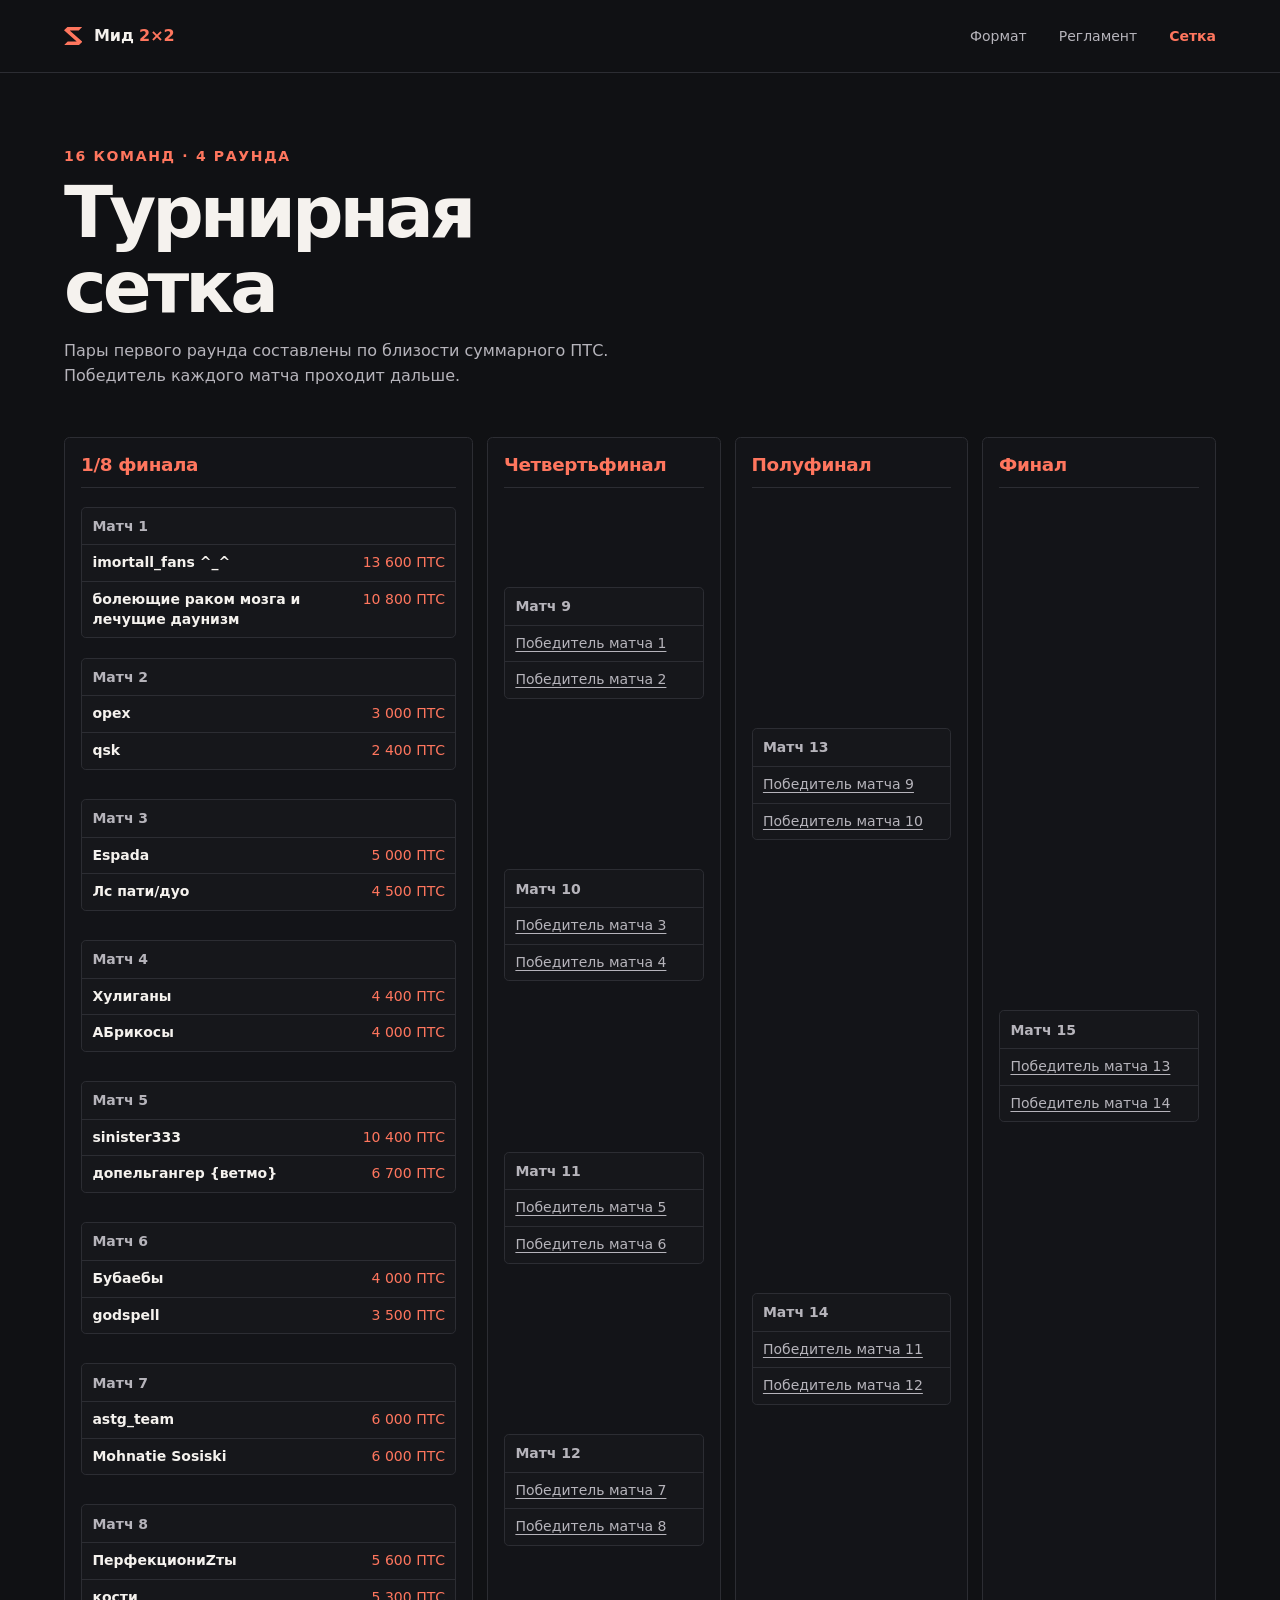
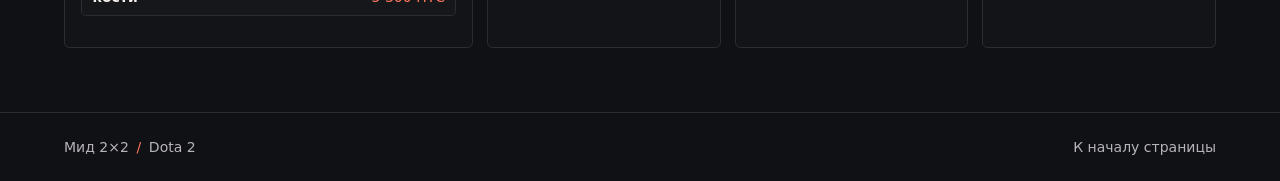
==== bracket.html @ 3b5e7593 "Publish the 16-team tournament bracket" ====
<!doctype html>
<html lang="ru">
<head>
  <meta charset="utf-8">
  <meta name="viewport" content="width=device-width, initial-scale=1">
  <meta name="description" content="Сетка турнира по Dota 2 — 16 команд, от 1/8 финала до финала.">
  <meta name="theme-color" content="#101114">
  <title>Сетка турнира — Мид 2×2</title>
  <link rel="icon" href="./assets/mark.png" type="image/png">
  <link rel="stylesheet" href="./styles.css">
</head>
<body id="top">
  <a class="skip-link" href="#content">К содержанию</a>
  <header class="header">
    <div class="container header-inner">
      <a class="wordmark" href="./" aria-label="Мид 2 на 2, главная страница">
        <span class="mark" aria-hidden="true"></span>Мид <span class="accent">2×2</span>
      </a>
      <nav aria-label="Навигация по сайту">
        <a href="./#format">Формат</a>
        <a href="./#rules">Регламент</a>
        <a href="./bracket.html" aria-current="page">Сетка</a>
      </nav>
    </div>
  </header>

  <main class="bracket" id="content" tabindex="-1">
    <div class="container">
      <div class="bracket-intro">
        <p class="eyebrow">16 команд · 4 раунда</p>
        <h1>Турнирная сетка</h1>
        <p>Пары первого раунда составлены по близости суммарного ПТС. Победитель каждого матча проходит дальше.</p>
      </div>

      <div class="bracket-rounds">
        <section class="bracket-round" aria-labelledby="round-16-title">
          <h2 id="round-16-title">1/8 финала</h2>
          <ol class="round-matches round-matches-8" role="list">
            <li class="match-card" id="match-1" tabindex="-1">
              <h3>Матч 1</h3>
              <ul class="match-teams" role="list">
                <li>
                  <span class="team-name">imortall_fans ^_^</span>
                  <span class="team-points">13 600 ПТС</span>
                </li>
                <li>
                  <span class="team-name">болеющие раком мозга и лечущие даунизм</span>
                  <span class="team-points">10 800 ПТС</span>
                </li>
              </ul>
            </li>
            <li class="match-card" id="match-2" tabindex="-1">
              <h3>Матч 2</h3>
              <ul class="match-teams" role="list">
                <li>
                  <span class="team-name">орех</span>
                  <span class="team-points">3 000 ПТС</span>
                </li>
                <li>
                  <span class="team-name">qsk</span>
                  <span class="team-points">2 400 ПТС</span>
                </li>
              </ul>
            </li>
            <li class="match-card" id="match-3" tabindex="-1">
              <h3>Матч 3</h3>
              <ul class="match-teams" role="list">
                <li>
                  <span class="team-name">Espada</span>
                  <span class="team-points">5 000 ПТС</span>
                </li>
                <li>
                  <span class="team-name">Лс пати/дуо</span>
                  <span class="team-points">4 500 ПТС</span>
                </li>
              </ul>
            </li>
            <li class="match-card" id="match-4" tabindex="-1">
              <h3>Матч 4</h3>
              <ul class="match-teams" role="list">
                <li>
                  <span class="team-name">Хулиганы</span>
                  <span class="team-points">4 400 ПТС</span>
                </li>
                <li>
                  <span class="team-name">АБрикосы</span>
                  <span class="team-points">4 000 ПТС</span>
                </li>
              </ul>
            </li>
            <li class="match-card" id="match-5" tabindex="-1">
              <h3>Матч 5</h3>
              <ul class="match-teams" role="list">
                <li>
                  <span class="team-name">sinister333</span>
                  <span class="team-points">10 400 ПТС</span>
                </li>
                <li>
                  <span class="team-name">допельгангер {ветмо}</span>
                  <span class="team-points">6 700 ПТС</span>
                </li>
              </ul>
            </li>
            <li class="match-card" id="match-6" tabindex="-1">
              <h3>Матч 6</h3>
              <ul class="match-teams" role="list">
                <li>
                  <span class="team-name">Бубаебы</span>
                  <span class="team-points">4 000 ПТС</span>
                </li>
                <li>
                  <span class="team-name">godspell</span>
                  <span class="team-points">3 500 ПТС</span>
                </li>
              </ul>
            </li>
            <li class="match-card" id="match-7" tabindex="-1">
              <h3>Матч 7</h3>
              <ul class="match-teams" role="list">
                <li>
                  <span class="team-name">astg_team</span>
                  <span class="team-points">6 000 ПТС</span>
                </li>
                <li>
                  <span class="team-name">Mohnatie Sosiski</span>
                  <span class="team-points">6 000 ПТС</span>
                </li>
              </ul>
            </li>
            <li class="match-card" id="match-8" tabindex="-1">
              <h3>Матч 8</h3>
              <ul class="match-teams" role="list">
                <li>
                  <span class="team-name">ПерфекциониZты</span>
                  <span class="team-points">5 600 ПТС</span>
                </li>
                <li>
                  <span class="team-name">кости</span>
                  <span class="team-points">5 300 ПТС</span>
                </li>
              </ul>
            </li>
          </ol>
        </section>

        <section class="bracket-round" aria-labelledby="quarterfinals-title">
          <h2 id="quarterfinals-title">Четвертьфинал</h2>
          <ol class="round-matches round-matches-4" role="list">
            <li class="match-card" id="match-9" tabindex="-1">
              <h3>Матч 9</h3>
              <ul class="match-teams" role="list">
                <li><a href="#match-1">Победитель матча 1</a></li>
                <li><a href="#match-2">Победитель матча 2</a></li>
              </ul>
            </li>
            <li class="match-card" id="match-10" tabindex="-1">
              <h3>Матч 10</h3>
              <ul class="match-teams" role="list">
                <li><a href="#match-3">Победитель матча 3</a></li>
                <li><a href="#match-4">Победитель матча 4</a></li>
              </ul>
            </li>
            <li class="match-card" id="match-11" tabindex="-1">
              <h3>Матч 11</h3>
              <ul class="match-teams" role="list">
                <li><a href="#match-5">Победитель матча 5</a></li>
                <li><a href="#match-6">Победитель матча 6</a></li>
              </ul>
            </li>
            <li class="match-card" id="match-12" tabindex="-1">
              <h3>Матч 12</h3>
              <ul class="match-teams" role="list">
                <li><a href="#match-7">Победитель матча 7</a></li>
                <li><a href="#match-8">Победитель матча 8</a></li>
              </ul>
            </li>
          </ol>
        </section>

        <section class="bracket-round" aria-labelledby="semifinals-title">
          <h2 id="semifinals-title">Полуфинал</h2>
          <ol class="round-matches round-matches-2" role="list">
            <li class="match-card" id="match-13" tabindex="-1">
              <h3>Матч 13</h3>
              <ul class="match-teams" role="list">
                <li><a href="#match-9">Победитель матча 9</a></li>
                <li><a href="#match-10">Победитель матча 10</a></li>
              </ul>
            </li>
            <li class="match-card" id="match-14" tabindex="-1">
              <h3>Матч 14</h3>
              <ul class="match-teams" role="list">
                <li><a href="#match-11">Победитель матча 11</a></li>
                <li><a href="#match-12">Победитель матча 12</a></li>
              </ul>
            </li>
          </ol>
        </section>

        <section class="bracket-round" aria-labelledby="final-title">
          <h2 id="final-title">Финал</h2>
          <ol class="round-matches round-matches-1" role="list">
            <li class="match-card" id="match-15" tabindex="-1">
              <h3>Матч 15</h3>
              <ul class="match-teams" role="list">
                <li><a href="#match-13">Победитель матча 13</a></li>
                <li><a href="#match-14">Победитель матча 14</a></li>
              </ul>
            </li>
          </ol>
        </section>
      </div>
    </div>
  </main>

  <footer class="footer">
    <div class="container footer-inner">
      <span>Мид 2×2 <span class="footer-divider">/</span> Dota 2</span>
      <a href="#top">К началу страницы</a>
    </div>
  </footer>
</body>
</html>
---- styles.css ----
:root {
  color-scheme: dark;
  --surface: #101114;
  --panel: #16171b;
  --line: #2c2d33;
  --ink: #f5f2ee;
  --muted: #b6b4bb;
  --accent: #ff765e;
  --gutter: clamp(1.25rem, 5vw, 4.5rem);
}

*, *::before, *::after { box-sizing: border-box; }
html { scroll-behavior: smooth; }
body {
  margin: 0;
  background: var(--surface);
  color: var(--ink);
  font: 1rem/1.6 system-ui, sans-serif;
  -webkit-font-smoothing: antialiased;
}
a { color: inherit; text-decoration: none; }
a:focus-visible { outline: 2px solid var(--accent); outline-offset: 5px; }
h1, h2, p, dl, dd { margin: 0; }
.container { width: min(100% - var(--gutter) * 2, 73rem); margin-inline: auto; }
.accent { color: var(--accent); }
.skip-link {
  position: fixed;
  z-index: 1;
  top: 0.75rem;
  left: 0.75rem;
  padding: 0.65rem 1rem;
  background: var(--surface);
  transform: translateY(-160%);
}
.skip-link:focus { transform: none; }

.header { background: #101114; border-bottom: 1px solid var(--line); }
.header-inner, .footer-inner { display: flex; align-items: center; justify-content: space-between; gap: 1rem; }
.header-inner { min-height: 4.5rem; }
.wordmark { display: flex; align-items: center; gap: 0.32rem; font-weight: 750; white-space: nowrap; }
.mark {
  display: inline-block;
  width: 1.15rem;
  height: 1.15rem;
  margin-right: 0.4rem;
  background: var(--accent);
  clip-path: polygon(20% 0, 100% 0, 80% 20%, 31% 20%, 100% 81%, 80% 100%, 0 100%, 20% 80%, 69% 80%, 0 19%);
}
nav { display: flex; gap: clamp(0.9rem, 3vw, 2rem); }
nav a, .footer a { color: var(--muted); font-size: 0.875rem; padding-block: 0.5rem; }
nav a:hover, .footer a:hover { color: var(--ink); }
.header nav [aria-current="page"] { color: var(--accent); font-weight: 750; }

.hero {
  background-color: #1d171a;
  background-image:
    linear-gradient(90deg, #121215 4%, #121215de 28%, #12121530 73%),
    linear-gradient(0deg, #101114 0%, transparent 28%),
    url('./assets/mid-ravine.webp');
  background-position: center, center, center 56%;
  background-size: cover;
}
.hero-inner {
  display: grid;
  justify-items: start;
  align-content: center;
  min-height: clamp(31rem, 54vw, 40rem);
  padding-block: 4rem 5.5rem;
}
.eyebrow { font-size: 0.875rem; font-weight: 700; letter-spacing: 0.12em; text-transform: uppercase; }
.hero-label { display: flex; align-items: center; gap: 0.75rem; color: var(--accent); }
.hero-label::before { content: ''; width: 1.5rem; height: 1px; background: currentColor; }
.hero h1 {
  font-size: clamp(3.55rem, 9.5vw, 8.5rem);
  line-height: 1;
  font-weight: 850;
  letter-spacing: -0.07em;
  margin: 0.15em 0 0.17em;
}
.hero h1 span { color: var(--accent); white-space: nowrap; }
.hero-description { max-width: 24rem; color: #ded8d9; font-size: clamp(1.02rem, 1.7vw, 1.2rem); }
.button {
  display: inline-flex;
  align-items: center;
  min-height: 3rem;
  margin-top: 1.85rem;
  padding-inline: 1.25rem;
  border-radius: 0.25rem;
  font-weight: 750;
  color: #201313;
  background: var(--accent);
  transition: background-color 160ms ease;
}
.button:hover { background: #ffa08d; }

h2 { font-size: clamp(1.85rem, 4vw, 3rem); line-height: 1.16; font-weight: 760; letter-spacing: -0.045em; }
.format, .rules { scroll-margin-top: 1.5rem; }
.format { padding-block: 1rem 3.75rem; }
.facts {
  display: grid;
  grid-template-columns: repeat(3, minmax(0, 1fr));
  margin-top: 1.5rem;
  border-block: 1px solid var(--line);
}
.facts > div { padding: 1.15rem clamp(0.75rem, 2.5vw, 2rem); }
.facts > div:first-child { padding-left: 0; }
.facts > div + div { border-left: 1px solid var(--line); }
.facts dt { font-size: 0.875rem; color: var(--muted); }
.facts dd { margin-top: 0.15rem; font-size: clamp(1rem, 2.1vw, 1.4rem); font-weight: 680; }

.event-details {
  display: grid;
  grid-template-columns: minmax(0, 3fr) minmax(0, 2fr);
  gap: 0.75rem;
  margin-top: 1.5rem;
}
.event-card {
  display: flex;
  align-items: center;
  justify-content: space-between;
  flex-wrap: wrap;
  gap: 0.75rem 1rem;
  padding: clamp(1rem, 2.5vw, 1.5rem);
  border: 1px solid var(--line);
  border-radius: 0.3rem;
  background: var(--panel);
}
.event-card h3 { margin: 0; font-size: 1rem; }
.event-card p { color: var(--muted); font-size: 0.875rem; }
.broadcast-card {
  border-color: #3a2c50;
  background: linear-gradient(110deg, #251b36, var(--panel) 76%);
}
.stream-channel { display: flex; align-items: center; gap: 0.85rem; }
.stream-avatar {
  display: block;
  flex: none;
  border: 2px solid #ae82f2;
  border-radius: 50%;
  object-fit: cover;
}
.stream-channel h3 { font-size: 1.15rem; line-height: 1.25; }
.stream-link {
  display: inline-flex;
  align-items: center;
  min-height: 2.75rem;
  padding: 0.5rem 1rem;
  border-radius: 0.25rem;
  color: #1c102c;
  background: #c5a5ff;
  font-size: 0.875rem;
  font-weight: 750;
}
.stream-link:hover { background: #d7beff; }
.stream-link:focus-visible { outline-color: #c5a5ff; }
.sponsor-card { justify-content: flex-start; background: #090a0c; }
.sponsor-card:hover { border-color: var(--accent); }
.sponsor-logo { display: block; flex: none; }

.rules { padding-bottom: 4rem; }
.rules-panel {
  padding: clamp(1.4rem, 5vw, 3rem);
  border: 1px solid var(--line);
  border-left: 2px solid var(--accent);
  border-radius: 0.3rem;
  background: var(--panel);
}
.rules-subtitle { margin-top: 0.5rem; color: var(--accent); font-weight: 650; }
.rules-layout {
  display: grid;
  grid-template-columns: minmax(0, 14rem) minmax(0, 1fr);
  align-items: start;
  gap: clamp(1.5rem, 5vw, 4rem);
  margin-top: 2rem;
  padding-top: 1.75rem;
  border-top: 1px solid var(--line);
}
.rules-nav { position: sticky; top: 1.5rem; display: block; }
.rules-nav p { color: var(--ink); font-size: 0.875rem; font-weight: 700; }
.rules-nav ol { display: grid; gap: 0.25rem; margin: 0.5rem 0 0; padding-inline-start: 1.35rem; }
.rules-nav li::marker { color: var(--accent); font-size: 0.875rem; }
.rules-nav a { display: inline-block; padding-block: 0.25rem; }
.rules-nav a:hover { text-decoration: underline; text-underline-offset: 0.2em; }
.rule-section { scroll-margin-top: 1.5rem; }
.rule-section + .rule-section { margin-top: 2rem; padding-top: 2rem; border-top: 1px solid var(--line); }
.rule-section h3 { margin: 0 0 1rem; font-size: clamp(1.3rem, 2.6vw, 1.85rem); line-height: 1.25; letter-spacing: -0.025em; }
.rule-list { display: grid; gap: 1rem; }
.rule-list dt { font-weight: 700; }
.rule-list dd { margin-top: 0.2rem; color: var(--muted); }
.rule-list a { color: var(--accent); text-decoration: underline; text-underline-offset: 0.2em; overflow-wrap: anywhere; }
.rule-list a:hover { color: var(--ink); }
#banned-heroes:focus { outline: none; }
#banned-heroes:focus-visible h3 { color: var(--accent); }
.hero-bans { gap: 1.25rem; }
.ban-group {
  padding: clamp(0.75rem, 2.5vw, 1rem);
  border: 1px solid var(--line);
  border-radius: 0.3rem;
  background: var(--surface);
}
.ban-group dd { margin-top: 0.75rem; }
.ban-roster {
  display: grid;
  grid-template-columns: repeat(auto-fill, minmax(min(100%, 9.5rem), 1fr));
  gap: 0.65rem;
  margin: 0;
  padding: 0;
  list-style: none;
}
.banned-hero {
  display: grid;
  grid-template-rows: auto 1fr;
  min-width: 0;
  overflow: hidden;
  border: 1px solid var(--line);
  border-radius: 0.25rem;
  background: var(--panel);
}
.hero-portrait { position: relative; }
.hero-portrait img { display: block; width: 100%; height: auto; aspect-ratio: 16 / 9; }
.ban-mark {
  position: absolute;
  inset: 0;
  display: grid;
  place-items: center;
}
.ban-mark::before, .ban-mark::after {
  content: '';
  grid-area: 1 / 1;
  width: min(45%, 3rem);
  height: 0.23rem;
  border-radius: 1rem;
  background: #ff615f;
  box-shadow: 0 0 0 1px #2b0d12, 0 0 0.4rem #2b0d12;
}
.ban-mark::before { transform: rotate(45deg); }
.ban-mark::after { transform: rotate(-45deg); }
.hero-name {
  display: grid;
  place-items: center;
  min-block-size: calc(2lh + 0.9rem);
  padding: 0.45rem 0.5rem;
  color: var(--ink);
  font-size: 0.875rem;
  font-weight: 650;
  line-height: 1.3;
  text-align: center;
  overflow-wrap: anywhere;
}
.footer { border-top: 1px solid var(--line); color: var(--muted); font-size: 0.875rem; }
.footer-inner { min-height: 4.25rem; }
.footer-divider { margin-inline: 0.2rem; color: var(--accent); }

.bracket { padding-block: clamp(2.5rem, 6vw, 4.5rem) 4rem; }
.bracket-intro { max-width: 40rem; margin-bottom: clamp(1.75rem, 4vw, 3rem); }
.bracket-intro .eyebrow { color: var(--accent); }
.bracket-intro h1 {
  margin-block: 0.45rem 0.75rem;
  font-size: clamp(2.5rem, 6vw, 4.5rem);
  line-height: 1.05;
  letter-spacing: -0.055em;
}
.bracket-intro h1 + p { color: var(--muted); }
.bracket-rounds { display: grid; gap: 1.5rem; }
.bracket-round {
  min-width: 0;
  padding: clamp(0.75rem, 1.6vw, 1rem);
  border: 1px solid var(--line);
  border-radius: 0.35rem;
  background: #131418;
}
.bracket-round h2 {
  margin-bottom: 0.85rem;
  padding-bottom: 0.75rem;
  border-bottom: 1px solid var(--line);
  color: var(--accent);
  font-size: 1.15rem;
  letter-spacing: -0.02em;
}
.round-matches, .match-teams { margin: 0; padding: 0; list-style: none; }
.round-matches { display: grid; gap: 0.75rem; }
.match-card {
  min-width: 0;
  scroll-margin-top: 1rem;
  border: 1px solid var(--line);
  border-radius: 0.3rem;
  background: var(--panel);
}
.match-card:focus, .match-card:target { outline: 2px solid var(--accent); outline-offset: 2px; }
.match-card h3 {
  margin: 0;
  padding: 0.45rem 0.65rem;
  border-bottom: 1px solid var(--line);
  color: var(--muted);
  font-size: 0.875rem;
  font-weight: 650;
}
.match-teams li {
  display: flex;
  align-items: baseline;
  justify-content: space-between;
  gap: 0.5rem;
  padding: 0.5rem 0.65rem;
  font-size: 0.875rem;
  line-height: 1.4;
}
.match-teams li + li { border-top: 1px solid var(--line); }
.team-name { font-weight: 650; overflow-wrap: anywhere; }
.team-points { flex: none; color: var(--accent); font-variant-numeric: tabular-nums; white-space: nowrap; }
.match-teams a { color: var(--muted); text-decoration: underline; text-underline-offset: 0.2em; }
.match-teams a:hover { color: var(--ink); }

@media (min-width: 43rem) and (max-width: 64.999rem) {
  .round-matches { grid-template-columns: repeat(2, minmax(0, 1fr)); }
  .round-matches-1 { grid-template-columns: 1fr; }
}

@media (min-width: 65rem) {
  .bracket-rounds { grid-template-columns: minmax(0, 1.75fr) repeat(3, minmax(0, 1fr)); gap: 0.85rem; }
  .bracket-round { display: grid; grid-template-rows: auto 1fr; }
  .round-matches { gap: 0; }
  .round-matches-8 { grid-template-rows: repeat(8, 1fr); }
  .round-matches-4 { grid-template-rows: repeat(4, 1fr); }
  .round-matches-2 { grid-template-rows: repeat(2, 1fr); }
  .round-matches-1 { grid-template-rows: 1fr; }
  .match-card { align-self: center; margin-block: 0.3rem; }
}

@media (max-width: 50rem) {
  .event-details { grid-template-columns: 1fr; }
  .rules-layout { grid-template-columns: 1fr; }
  .rules-nav { position: static; padding-bottom: 1.25rem; border-bottom: 1px solid var(--line); }
}

@media (max-width: 36rem) {
  .header-inner { min-height: 3.75rem; gap: 0.65rem; }
  .header nav { gap: 0.65rem; }
  .hero {
    background-image:
      linear-gradient(90deg, #121215eb 0%, #12121542 100%),
      linear-gradient(0deg, #101114 0%, transparent 34%),
      url('./assets/mid-ravine.webp');
    background-position: center, center, 61% center;
  }
  .hero-inner { min-height: 30rem; padding-block: 3rem 4rem; }
  .format { padding-block: 0.5rem 2.5rem; }
  .facts { grid-template-columns: 1fr; }
  .facts > div { display: grid; grid-template-columns: 0.8fr 1.2fr; align-items: baseline; gap: 0.5rem; padding: 0.85rem 0; }
  .facts > div + div { border-left: 0; border-top: 1px solid var(--line); }
  .facts dd { margin-top: 0; }
  .rules { padding-bottom: 2.75rem; }
  .ban-roster { grid-template-columns: repeat(2, minmax(0, 1fr)); }
}

@media (max-width: 26rem) {
  .stream-link { width: 100%; justify-content: center; }
}

@media (prefers-reduced-motion: reduce) {
  html { scroll-behavior: auto; }
  .button { transition: none; }
}
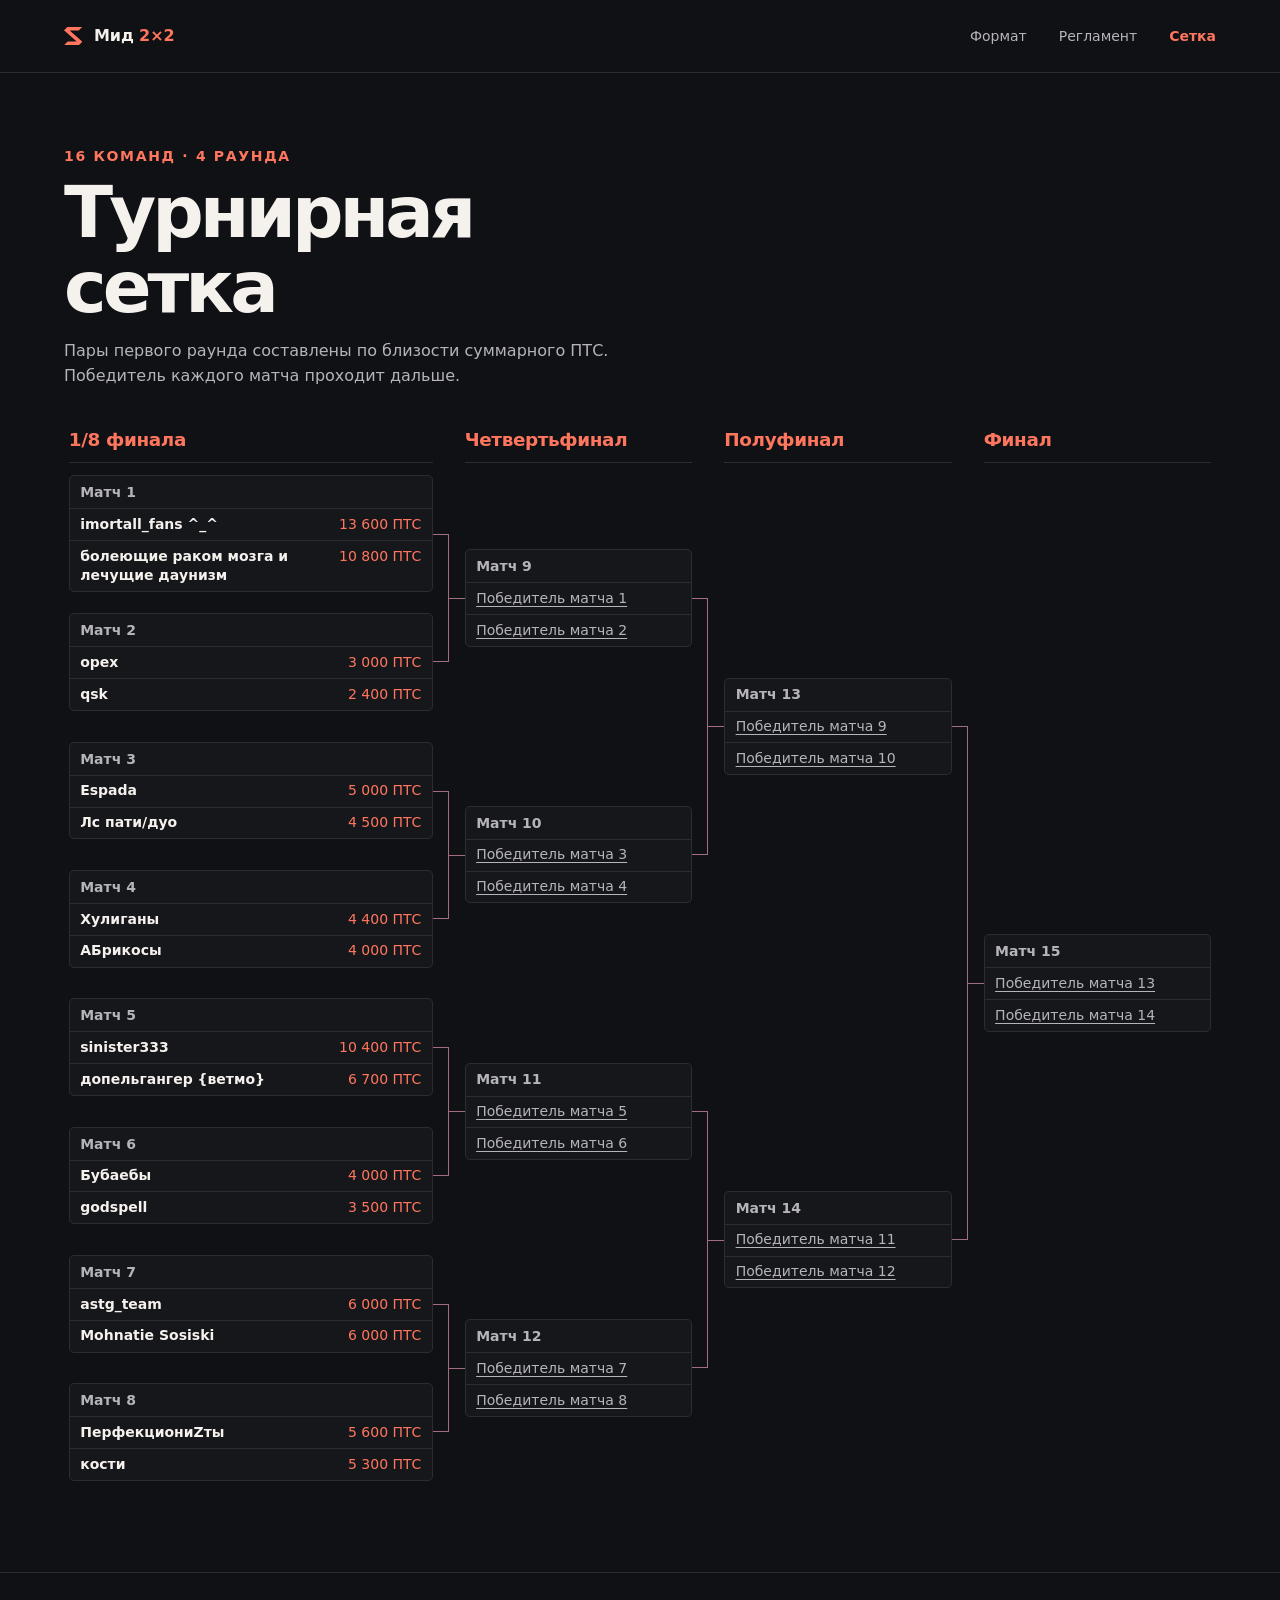
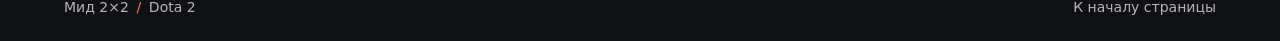
==== commit 3dd1ed96: "Draw connecting branches in the tournament bracket" ====
--- a/bracket.html
+++ b/bracket.html
@@ -32,183 +32,225 @@
         <p>Пары первого раунда составлены по близости суммарного ПТС. Победитель каждого матча проходит дальше.</p>
       </div>
 
-      <div class="bracket-rounds">
-        <section class="bracket-round" aria-labelledby="round-16-title">
-          <h2 id="round-16-title">1/8 финала</h2>
-          <ol class="round-matches round-matches-8" role="list">
-            <li class="match-card" id="match-1" tabindex="-1">
-              <h3>Матч 1</h3>
-              <ul class="match-teams" role="list">
-                <li>
-                  <span class="team-name">imortall_fans ^_^</span>
-                  <span class="team-points">13 600 ПТС</span>
-                </li>
-                <li>
-                  <span class="team-name">болеющие раком мозга и лечущие даунизм</span>
-                  <span class="team-points">10 800 ПТС</span>
-                </li>
-              </ul>
-            </li>
-            <li class="match-card" id="match-2" tabindex="-1">
-              <h3>Матч 2</h3>
-              <ul class="match-teams" role="list">
-                <li>
-                  <span class="team-name">орех</span>
-                  <span class="team-points">3 000 ПТС</span>
-                </li>
-                <li>
-                  <span class="team-name">qsk</span>
-                  <span class="team-points">2 400 ПТС</span>
-                </li>
-              </ul>
-            </li>
-            <li class="match-card" id="match-3" tabindex="-1">
-              <h3>Матч 3</h3>
-              <ul class="match-teams" role="list">
-                <li>
-                  <span class="team-name">Espada</span>
-                  <span class="team-points">5 000 ПТС</span>
-                </li>
-                <li>
-                  <span class="team-name">Лс пати/дуо</span>
-                  <span class="team-points">4 500 ПТС</span>
-                </li>
-              </ul>
-            </li>
-            <li class="match-card" id="match-4" tabindex="-1">
-              <h3>Матч 4</h3>
-              <ul class="match-teams" role="list">
-                <li>
-                  <span class="team-name">Хулиганы</span>
-                  <span class="team-points">4 400 ПТС</span>
-                </li>
-                <li>
-                  <span class="team-name">АБрикосы</span>
-                  <span class="team-points">4 000 ПТС</span>
-                </li>
-              </ul>
-            </li>
-            <li class="match-card" id="match-5" tabindex="-1">
-              <h3>Матч 5</h3>
-              <ul class="match-teams" role="list">
-                <li>
-                  <span class="team-name">sinister333</span>
-                  <span class="team-points">10 400 ПТС</span>
-                </li>
-                <li>
-                  <span class="team-name">допельгангер {ветмо}</span>
-                  <span class="team-points">6 700 ПТС</span>
-                </li>
-              </ul>
-            </li>
-            <li class="match-card" id="match-6" tabindex="-1">
-              <h3>Матч 6</h3>
-              <ul class="match-teams" role="list">
-                <li>
-                  <span class="team-name">Бубаебы</span>
-                  <span class="team-points">4 000 ПТС</span>
-                </li>
-                <li>
-                  <span class="team-name">godspell</span>
-                  <span class="team-points">3 500 ПТС</span>
-                </li>
-              </ul>
-            </li>
-            <li class="match-card" id="match-7" tabindex="-1">
-              <h3>Матч 7</h3>
-              <ul class="match-teams" role="list">
-                <li>
-                  <span class="team-name">astg_team</span>
-                  <span class="team-points">6 000 ПТС</span>
-                </li>
-                <li>
-                  <span class="team-name">Mohnatie Sosiski</span>
-                  <span class="team-points">6 000 ПТС</span>
-                </li>
-              </ul>
-            </li>
-            <li class="match-card" id="match-8" tabindex="-1">
-              <h3>Матч 8</h3>
-              <ul class="match-teams" role="list">
-                <li>
-                  <span class="team-name">ПерфекциониZты</span>
-                  <span class="team-points">5 600 ПТС</span>
-                </li>
-                <li>
-                  <span class="team-name">кости</span>
-                  <span class="team-points">5 300 ПТС</span>
-                </li>
-              </ul>
-            </li>
-          </ol>
-        </section>
-
-        <section class="bracket-round" aria-labelledby="quarterfinals-title">
-          <h2 id="quarterfinals-title">Четвертьфинал</h2>
-          <ol class="round-matches round-matches-4" role="list">
-            <li class="match-card" id="match-9" tabindex="-1">
-              <h3>Матч 9</h3>
-              <ul class="match-teams" role="list">
-                <li><a href="#match-1">Победитель матча 1</a></li>
-                <li><a href="#match-2">Победитель матча 2</a></li>
-              </ul>
-            </li>
-            <li class="match-card" id="match-10" tabindex="-1">
-              <h3>Матч 10</h3>
-              <ul class="match-teams" role="list">
-                <li><a href="#match-3">Победитель матча 3</a></li>
-                <li><a href="#match-4">Победитель матча 4</a></li>
-              </ul>
-            </li>
-            <li class="match-card" id="match-11" tabindex="-1">
-              <h3>Матч 11</h3>
-              <ul class="match-teams" role="list">
-                <li><a href="#match-5">Победитель матча 5</a></li>
-                <li><a href="#match-6">Победитель матча 6</a></li>
-              </ul>
-            </li>
-            <li class="match-card" id="match-12" tabindex="-1">
-              <h3>Матч 12</h3>
-              <ul class="match-teams" role="list">
-                <li><a href="#match-7">Победитель матча 7</a></li>
-                <li><a href="#match-8">Победитель матча 8</a></li>
-              </ul>
-            </li>
-          </ol>
-        </section>
-
-        <section class="bracket-round" aria-labelledby="semifinals-title">
-          <h2 id="semifinals-title">Полуфинал</h2>
-          <ol class="round-matches round-matches-2" role="list">
-            <li class="match-card" id="match-13" tabindex="-1">
-              <h3>Матч 13</h3>
-              <ul class="match-teams" role="list">
-                <li><a href="#match-9">Победитель матча 9</a></li>
-                <li><a href="#match-10">Победитель матча 10</a></li>
-              </ul>
-            </li>
-            <li class="match-card" id="match-14" tabindex="-1">
-              <h3>Матч 14</h3>
-              <ul class="match-teams" role="list">
-                <li><a href="#match-11">Победитель матча 11</a></li>
-                <li><a href="#match-12">Победитель матча 12</a></li>
-              </ul>
-            </li>
-          </ol>
-        </section>
-
-        <section class="bracket-round" aria-labelledby="final-title">
-          <h2 id="final-title">Финал</h2>
-          <ol class="round-matches round-matches-1" role="list">
-            <li class="match-card" id="match-15" tabindex="-1">
-              <h3>Матч 15</h3>
-              <ul class="match-teams" role="list">
-                <li><a href="#match-13">Победитель матча 13</a></li>
-                <li><a href="#match-14">Победитель матча 14</a></li>
-              </ul>
-            </li>
-          </ol>
-        </section>
+      <nav class="bracket-mobile-nav" aria-label="Перейти к раунду">
+        <p>Листай сетку вправо или выбери раунд.</p>
+        <div>
+          <a href="#round-16-title">1/8 финала</a>
+          <a href="#quarterfinals-title">1/4 финала</a>
+          <a href="#semifinals-title">1/2 финала</a>
+          <a href="#final-title">Финал</a>
+        </div>
+      </nav>
+
+      <div class="bracket-board" role="region" aria-label="Схема матчей" tabindex="0">
+        <div class="bracket-rounds">
+          <section class="bracket-round" aria-labelledby="round-16-title">
+            <h2 id="round-16-title" tabindex="-1">1/8 финала</h2>
+            <ol class="round-matches round-matches-8" role="list">
+              <li class="match-card" id="match-1" tabindex="-1">
+                <div class="match-panel">
+                  <h3>Матч 1</h3>
+                  <ul class="match-teams" role="list">
+                    <li>
+                      <span class="team-name">imortall_fans ^_^</span>
+                      <span class="team-points">13 600 ПТС</span>
+                    </li>
+                    <li>
+                      <span class="team-name">болеющие раком мозга и лечущие даунизм</span>
+                      <span class="team-points">10 800 ПТС</span>
+                    </li>
+                  </ul>
+                </div>
+              </li>
+              <li class="match-card" id="match-2" tabindex="-1">
+                <div class="match-panel">
+                  <h3>Матч 2</h3>
+                  <ul class="match-teams" role="list">
+                    <li>
+                      <span class="team-name">орех</span>
+                      <span class="team-points">3 000 ПТС</span>
+                    </li>
+                    <li>
+                      <span class="team-name">qsk</span>
+                      <span class="team-points">2 400 ПТС</span>
+                    </li>
+                  </ul>
+                </div>
+              </li>
+              <li class="match-card" id="match-3" tabindex="-1">
+                <div class="match-panel">
+                  <h3>Матч 3</h3>
+                  <ul class="match-teams" role="list">
+                    <li>
+                      <span class="team-name">Espada</span>
+                      <span class="team-points">5 000 ПТС</span>
+                    </li>
+                    <li>
+                      <span class="team-name">Лс пати/дуо</span>
+                      <span class="team-points">4 500 ПТС</span>
+                    </li>
+                  </ul>
+                </div>
+              </li>
+              <li class="match-card" id="match-4" tabindex="-1">
+                <div class="match-panel">
+                  <h3>Матч 4</h3>
+                  <ul class="match-teams" role="list">
+                    <li>
+                      <span class="team-name">Хулиганы</span>
+                      <span class="team-points">4 400 ПТС</span>
+                    </li>
+                    <li>
+                      <span class="team-name">АБрикосы</span>
+                      <span class="team-points">4 000 ПТС</span>
+                    </li>
+                  </ul>
+                </div>
+              </li>
+              <li class="match-card" id="match-5" tabindex="-1">
+                <div class="match-panel">
+                  <h3>Матч 5</h3>
+                  <ul class="match-teams" role="list">
+                    <li>
+                      <span class="team-name">sinister333</span>
+                      <span class="team-points">10 400 ПТС</span>
+                    </li>
+                    <li>
+                      <span class="team-name">допельгангер {ветмо}</span>
+                      <span class="team-points">6 700 ПТС</span>
+                    </li>
+                  </ul>
+                </div>
+              </li>
+              <li class="match-card" id="match-6" tabindex="-1">
+                <div class="match-panel">
+                  <h3>Матч 6</h3>
+                  <ul class="match-teams" role="list">
+                    <li>
+                      <span class="team-name">Бубаебы</span>
+                      <span class="team-points">4 000 ПТС</span>
+                    </li>
+                    <li>
+                      <span class="team-name">godspell</span>
+                      <span class="team-points">3 500 ПТС</span>
+                    </li>
+                  </ul>
+                </div>
+              </li>
+              <li class="match-card" id="match-7" tabindex="-1">
+                <div class="match-panel">
+                  <h3>Матч 7</h3>
+                  <ul class="match-teams" role="list">
+                    <li>
+                      <span class="team-name">astg_team</span>
+                      <span class="team-points">6 000 ПТС</span>
+                    </li>
+                    <li>
+                      <span class="team-name">Mohnatie Sosiski</span>
+                      <span class="team-points">6 000 ПТС</span>
+                    </li>
+                  </ul>
+                </div>
+              </li>
+              <li class="match-card" id="match-8" tabindex="-1">
+                <div class="match-panel">
+                  <h3>Матч 8</h3>
+                  <ul class="match-teams" role="list">
+                    <li>
+                      <span class="team-name">ПерфекциониZты</span>
+                      <span class="team-points">5 600 ПТС</span>
+                    </li>
+                    <li>
+                      <span class="team-name">кости</span>
+                      <span class="team-points">5 300 ПТС</span>
+                    </li>
+                  </ul>
+                </div>
+              </li>
+            </ol>
+          </section>
+
+          <section class="bracket-round" aria-labelledby="quarterfinals-title">
+            <h2 id="quarterfinals-title" tabindex="-1">Четвертьфинал</h2>
+            <ol class="round-matches round-matches-4" role="list">
+              <li class="match-card" id="match-9" tabindex="-1">
+                <div class="match-panel">
+                  <h3>Матч 9</h3>
+                  <ul class="match-teams" role="list">
+                    <li><a href="#match-1">Победитель матча 1</a></li>
+                    <li><a href="#match-2">Победитель матча 2</a></li>
+                  </ul>
+                </div>
+              </li>
+              <li class="match-card" id="match-10" tabindex="-1">
+                <div class="match-panel">
+                  <h3>Матч 10</h3>
+                  <ul class="match-teams" role="list">
+                    <li><a href="#match-3">Победитель матча 3</a></li>
+                    <li><a href="#match-4">Победитель матча 4</a></li>
+                  </ul>
+                </div>
+              </li>
+              <li class="match-card" id="match-11" tabindex="-1">
+                <div class="match-panel">
+                  <h3>Матч 11</h3>
+                  <ul class="match-teams" role="list">
+                    <li><a href="#match-5">Победитель матча 5</a></li>
+                    <li><a href="#match-6">Победитель матча 6</a></li>
+                  </ul>
+                </div>
+              </li>
+              <li class="match-card" id="match-12" tabindex="-1">
+                <div class="match-panel">
+                  <h3>Матч 12</h3>
+                  <ul class="match-teams" role="list">
+                    <li><a href="#match-7">Победитель матча 7</a></li>
+                    <li><a href="#match-8">Победитель матча 8</a></li>
+                  </ul>
+                </div>
+              </li>
+            </ol>
+          </section>
+
+          <section class="bracket-round" aria-labelledby="semifinals-title">
+            <h2 id="semifinals-title" tabindex="-1">Полуфинал</h2>
+            <ol class="round-matches round-matches-2" role="list">
+              <li class="match-card" id="match-13" tabindex="-1">
+                <div class="match-panel">
+                  <h3>Матч 13</h3>
+                  <ul class="match-teams" role="list">
+                    <li><a href="#match-9">Победитель матча 9</a></li>
+                    <li><a href="#match-10">Победитель матча 10</a></li>
+                  </ul>
+                </div>
+              </li>
+              <li class="match-card" id="match-14" tabindex="-1">
+                <div class="match-panel">
+                  <h3>Матч 14</h3>
+                  <ul class="match-teams" role="list">
+                    <li><a href="#match-11">Победитель матча 11</a></li>
+                    <li><a href="#match-12">Победитель матча 12</a></li>
+                  </ul>
+                </div>
+              </li>
+            </ol>
+          </section>
+
+          <section class="bracket-round" aria-labelledby="final-title">
+            <h2 id="final-title" tabindex="-1">Финал</h2>
+            <ol class="round-matches round-matches-1" role="list">
+              <li class="match-card" id="match-15" tabindex="-1">
+                <div class="match-panel">
+                  <h3>Матч 15</h3>
+                  <ul class="match-teams" role="list">
+                    <li><a href="#match-13">Победитель матча 13</a></li>
+                    <li><a href="#match-14">Победитель матча 14</a></li>
+                  </ul>
+                </div>
+              </li>
+            </ol>
+          </section>
+        </div>
       </div>
     </div>
   </main>
--- a/styles.css
+++ b/styles.css
@@ -252,7 +252,7 @@
 .footer-divider { margin-inline: 0.2rem; color: var(--accent); }
 
 .bracket { padding-block: clamp(2.5rem, 6vw, 4.5rem) 4rem; }
-.bracket-intro { max-width: 40rem; margin-bottom: clamp(1.75rem, 4vw, 3rem); }
+.bracket-intro { max-width: 40rem; margin-bottom: clamp(1.5rem, 3vw, 2.25rem); }
 .bracket-intro .eyebrow { color: var(--accent); }
 .bracket-intro h1 {
   margin-block: 0.45rem 0.75rem;
@@ -261,35 +261,88 @@
   letter-spacing: -0.055em;
 }
 .bracket-intro h1 + p { color: var(--muted); }
-.bracket-rounds { display: grid; gap: 1.5rem; }
+.bracket-mobile-nav { display: block; margin-bottom: 0.9rem; }
+.bracket-mobile-nav p { color: var(--muted); font-size: 0.875rem; }
+.bracket-mobile-nav div { display: flex; flex-wrap: wrap; gap: 0.4rem; margin-top: 0.5rem; }
+.bracket-mobile-nav a { padding: 0.35rem 0.55rem; border: 1px solid var(--line); border-radius: 0.25rem; }
+.bracket-mobile-nav a:hover { border-color: var(--accent); }
+.bracket-board { overflow-x: auto; scrollbar-color: var(--accent) var(--panel); }
+.bracket-board:focus-visible { outline: 2px solid var(--accent); outline-offset: 3px; }
+.bracket-rounds {
+  --round-gap: 2rem;
+  --branch-width: calc(var(--round-gap) / 2);
+  --bracket-line: #a26d7f;
+  display: grid;
+  grid-template-columns: minmax(0, 1.6fr) repeat(3, minmax(0, 1fr));
+  gap: var(--round-gap);
+  min-width: 55rem;
+  padding: 0.25rem 0.3rem 0.75rem;
+}
 .bracket-round {
+  display: grid;
+  grid-template-rows: auto 1fr;
   min-width: 0;
-  padding: clamp(0.75rem, 1.6vw, 1rem);
-  border: 1px solid var(--line);
-  border-radius: 0.35rem;
-  background: #131418;
 }
 .bracket-round h2 {
-  margin-bottom: 0.85rem;
+  margin-bottom: 0.4rem;
   padding-bottom: 0.75rem;
   border-bottom: 1px solid var(--line);
   color: var(--accent);
   font-size: 1.15rem;
   letter-spacing: -0.02em;
 }
+.bracket-round h2:focus { outline: none; }
+.bracket-round h2:target { border-bottom-color: var(--accent); }
 .round-matches, .match-teams { margin: 0; padding: 0; list-style: none; }
-.round-matches { display: grid; gap: 0.75rem; }
+.round-matches { display: grid; }
+.round-matches-8 { grid-template-rows: repeat(8, 1fr); }
+.round-matches-4 { grid-template-rows: repeat(4, 1fr); }
+.round-matches-2 { grid-template-rows: repeat(2, 1fr); }
+.round-matches-1 { grid-template-rows: 1fr; }
 .match-card {
+  position: relative;
+  display: grid;
+  align-content: center;
   min-width: 0;
+  padding-block: 0.35rem;
   scroll-margin-top: 1rem;
+}
+.match-card:focus { outline: none; }
+.match-panel {
   border: 1px solid var(--line);
   border-radius: 0.3rem;
   background: var(--panel);
 }
-.match-card:focus, .match-card:target { outline: 2px solid var(--accent); outline-offset: 2px; }
+.match-card:focus .match-panel, .match-card:target .match-panel { border-color: var(--accent); }
+.bracket-round:not(:last-child) .match-card::after {
+  content: '';
+  position: absolute;
+  left: 100%;
+  width: var(--branch-width);
+  height: 50%;
+  border-right: 1px solid var(--bracket-line);
+  pointer-events: none;
+}
+.bracket-round:not(:last-child) .match-card:nth-child(odd)::after {
+  top: 50%;
+  border-top: 1px solid var(--bracket-line);
+}
+.bracket-round:not(:last-child) .match-card:nth-child(even)::after {
+  bottom: 50%;
+  border-bottom: 1px solid var(--bracket-line);
+}
+.bracket-round:not(:first-child) .match-card::before {
+  content: '';
+  position: absolute;
+  top: 50%;
+  right: 100%;
+  width: calc(var(--branch-width) + 1px);
+  border-top: 1px solid var(--bracket-line);
+  pointer-events: none;
+}
 .match-card h3 {
   margin: 0;
-  padding: 0.45rem 0.65rem;
+  padding: 0.3rem 0.65rem;
   border-bottom: 1px solid var(--line);
   color: var(--muted);
   font-size: 0.875rem;
@@ -300,7 +353,7 @@
   align-items: baseline;
   justify-content: space-between;
   gap: 0.5rem;
-  padding: 0.5rem 0.65rem;
+  padding: 0.35rem 0.65rem;
   font-size: 0.875rem;
   line-height: 1.4;
 }
@@ -310,21 +363,7 @@
 .match-teams a { color: var(--muted); text-decoration: underline; text-underline-offset: 0.2em; }
 .match-teams a:hover { color: var(--ink); }
 
-@media (min-width: 43rem) and (max-width: 64.999rem) {
-  .round-matches { grid-template-columns: repeat(2, minmax(0, 1fr)); }
-  .round-matches-1 { grid-template-columns: 1fr; }
-}
-
-@media (min-width: 65rem) {
-  .bracket-rounds { grid-template-columns: minmax(0, 1.75fr) repeat(3, minmax(0, 1fr)); gap: 0.85rem; }
-  .bracket-round { display: grid; grid-template-rows: auto 1fr; }
-  .round-matches { gap: 0; }
-  .round-matches-8 { grid-template-rows: repeat(8, 1fr); }
-  .round-matches-4 { grid-template-rows: repeat(4, 1fr); }
-  .round-matches-2 { grid-template-rows: repeat(2, 1fr); }
-  .round-matches-1 { grid-template-rows: 1fr; }
-  .match-card { align-self: center; margin-block: 0.3rem; }
-}
+@media (min-width: 65rem) { .bracket-mobile-nav { display: none; } }
 
 @media (max-width: 50rem) {
   .event-details { grid-template-columns: 1fr; }
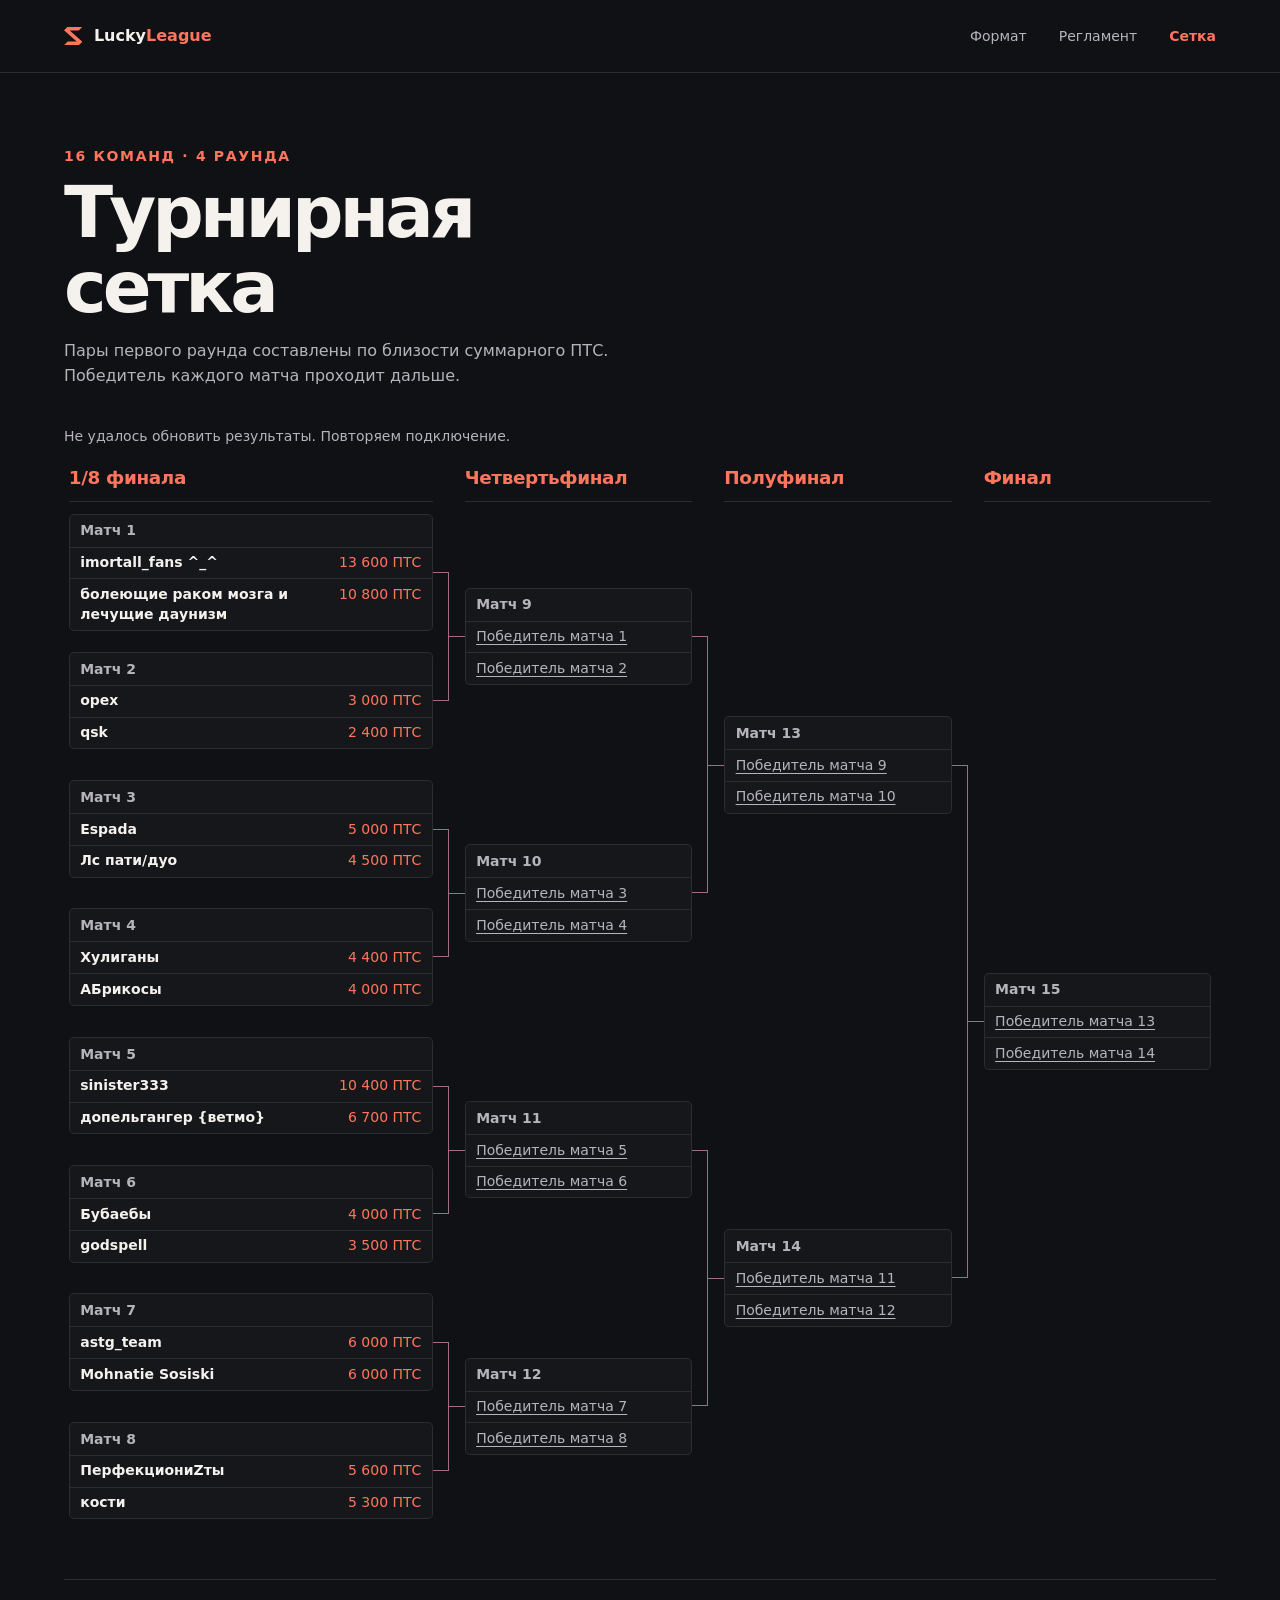
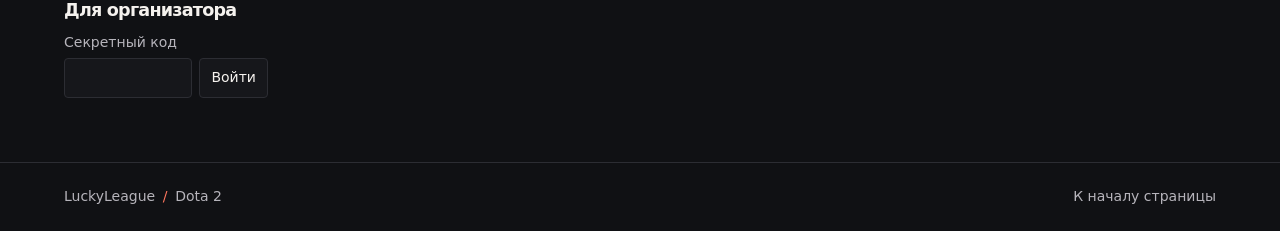
==== commit 053895a4: "Brand LuckyLeague and add live bracket results" ====
--- a/bracket.html
+++ b/bracket.html
@@ -3,18 +3,19 @@
 <head>
   <meta charset="utf-8">
   <meta name="viewport" content="width=device-width, initial-scale=1">
-  <meta name="description" content="Сетка турнира по Dota 2 — 16 команд, от 1/8 финала до финала.">
+  <meta name="description" content="Сетка LuckyLeague по Dota 2 — 16 команд, от 1/8 финала до финала.">
   <meta name="theme-color" content="#101114">
-  <title>Сетка турнира — Мид 2×2</title>
+  <title>Турнирная сетка — LuckyLeague</title>
   <link rel="icon" href="./assets/mark.png" type="image/png">
-  <link rel="stylesheet" href="./styles.css">
+  <link rel="stylesheet" href="./styles.css?v=lucky-league">
+  <script type="module" src="./bracket.js"></script>
 </head>
 <body id="top">
   <a class="skip-link" href="#content">К содержанию</a>
   <header class="header">
     <div class="container header-inner">
-      <a class="wordmark" href="./" aria-label="Мид 2 на 2, главная страница">
-        <span class="mark" aria-hidden="true"></span>Мид <span class="accent">2×2</span>
+      <a class="wordmark" href="./" aria-label="LuckyLeague, главная страница">
+        <span class="mark" aria-hidden="true"></span><span>Lucky<span class="accent">League</span></span>
       </a>
       <nav aria-label="Навигация по сайту">
         <a href="./#format">Формат</a>
@@ -31,6 +32,8 @@
         <h1>Турнирная сетка</h1>
         <p>Пары первого раунда составлены по близости суммарного ПТС. Победитель каждого матча проходит дальше.</p>
       </div>
+
+      <p class="bracket-notice" id="bracket-notice" role="status" hidden></p>
 
       <nav class="bracket-mobile-nav" aria-label="Перейти к раунду">
         <p>Листай сетку вправо или выбери раунд.</p>
@@ -252,12 +255,24 @@
           </section>
         </div>
       </div>
+      <section class="bracket-admin" aria-labelledby="bracket-admin-title">
+        <h2 id="bracket-admin-title">Для организатора</h2>
+        <form id="bracket-login" method="post">
+          <label for="bracket-code">Секретный код</label>
+          <div class="bracket-login-fields">
+            <input id="bracket-code" type="password" inputmode="numeric" autocomplete="off" pattern="[0-9]{5}" maxlength="5" required>
+            <button type="submit" disabled>Войти</button>
+          </div>
+        </form>
+        <button type="button" id="bracket-logout" hidden>Выйти</button>
+        <p id="bracket-login-status" role="status"></p>
+      </section>
     </div>
   </main>
 
   <footer class="footer">
     <div class="container footer-inner">
-      <span>Мид 2×2 <span class="footer-divider">/</span> Dota 2</span>
+      <span>LuckyLeague <span class="footer-divider">/</span> Dota 2</span>
       <a href="#top">К началу страницы</a>
     </div>
   </footer>
--- a/styles.css
+++ b/styles.css
@@ -62,8 +62,11 @@
 }
 .hero-inner {
   display: grid;
+  grid-template-columns: minmax(0, 1.25fr) minmax(0, 1fr);
   justify-items: start;
+  align-items: center;
   align-content: center;
+  gap: clamp(1.5rem, 5vw, 4rem);
   min-height: clamp(31rem, 54vw, 40rem);
   padding-block: 4rem 5.5rem;
 }
@@ -71,7 +74,7 @@
 .hero-label { display: flex; align-items: center; gap: 0.75rem; color: var(--accent); }
 .hero-label::before { content: ''; width: 1.5rem; height: 1px; background: currentColor; }
 .hero h1 {
-  font-size: clamp(3.55rem, 9.5vw, 8.5rem);
+  font-size: clamp(2.6rem, 7.3vw, 7.25rem);
   line-height: 1;
   font-weight: 850;
   letter-spacing: -0.07em;
@@ -92,6 +95,35 @@
   transition: background-color 160ms ease;
 }
 .button:hover { background: #ffa08d; }
+.hero-bracket {
+  display: flex;
+  align-items: center;
+  justify-self: center;
+  gap: 1.1rem;
+  width: min(100%, 22rem);
+  min-height: 6rem;
+  padding: clamp(1rem, 2.5vw, 1.5rem);
+  border: 1px solid #ffab96;
+  border-radius: 0.45rem;
+  background: linear-gradient(120deg, #ffab96, var(--accent) 72%);
+  box-shadow: 0 0.65rem 2rem #100b0b80;
+  color: #201313;
+}
+.hero-bracket:hover { background: #ffb09d; }
+.hero-bracket strong, .hero-bracket small { display: block; }
+.hero-bracket strong { font-size: clamp(1.65rem, 3.2vw, 2.5rem); line-height: 1.1; }
+.hero-bracket small { margin-top: 0.25rem; font-size: 0.875rem; font-weight: 650; }
+.hero-bracket-icon {
+  display: grid;
+  flex: none;
+  width: 2rem;
+  height: 1.6rem;
+  grid-template-columns: 1fr 1fr;
+  align-items: center;
+}
+.hero-bracket-icon::before, .hero-bracket-icon::after { content: ''; }
+.hero-bracket-icon::before { height: 100%; border: 2px solid currentColor; border-left: 0; }
+.hero-bracket-icon::after { border-top: 2px solid currentColor; }
 
 h2 { font-size: clamp(1.85rem, 4vw, 3rem); line-height: 1.16; font-weight: 760; letter-spacing: -0.045em; }
 .format, .rules { scroll-margin-top: 1.5rem; }
@@ -362,10 +394,53 @@
 .team-points { flex: none; color: var(--accent); font-variant-numeric: tabular-nums; white-space: nowrap; }
 .match-teams a { color: var(--muted); text-decoration: underline; text-underline-offset: 0.2em; }
 .match-teams a:hover { color: var(--ink); }
+.match-teams li.is-winner { background: #253129; }
+.match-teams li.is-winner .team-name { color: #b6efc1; }
+.match-teams li.is-winner .team-name::before { content: '✓ '; }
+.match-teams li.has-team-button { display: block; padding: 0; }
+.team-select {
+  display: flex;
+  align-items: baseline;
+  justify-content: space-between;
+  gap: 0.5rem;
+  width: 100%;
+  padding: 0.35rem 0.65rem;
+  border: 0;
+  background: transparent;
+  color: inherit;
+  font: inherit;
+  text-align: left;
+  cursor: pointer;
+}
+.team-select:hover { background: #ffffff10; }
+.team-select:focus-visible { outline: 2px solid var(--accent); outline-offset: -2px; }
+.team-select[aria-disabled="true"] { cursor: wait; }
+.bracket-notice { margin-bottom: 1rem; color: var(--muted); font-size: 0.875rem; }
+.bracket-admin { margin-top: 2rem; padding-top: 1.25rem; border-top: 1px solid var(--line); }
+.bracket-admin h2 { margin-bottom: 0.65rem; font-size: 1.1rem; }
+.bracket-admin label { display: block; margin-bottom: 0.3rem; color: var(--muted); font-size: 0.875rem; }
+.bracket-login-fields { display: flex; flex-wrap: wrap; gap: 0.45rem; }
+.bracket-admin input, .bracket-admin button {
+  min-height: 2.5rem;
+  padding: 0.35rem 0.7rem;
+  border: 1px solid var(--line);
+  border-radius: 0.25rem;
+  background: var(--panel);
+  color: var(--ink);
+  font: inherit;
+  font-size: 0.875rem;
+}
+.bracket-admin input { width: 8rem; }
+.bracket-admin button { cursor: pointer; }
+.bracket-admin button:disabled { opacity: 0.55; cursor: default; }
+.bracket-admin p { margin-top: 0.6rem; color: var(--muted); font-size: 0.875rem; }
+.bracket-admin p:empty { display: none; }
 
 @media (min-width: 65rem) { .bracket-mobile-nav { display: none; } }
 
 @media (max-width: 50rem) {
+  .hero-inner { grid-template-columns: 1fr; }
+  .hero-bracket { justify-self: start; }
   .event-details { grid-template-columns: 1fr; }
   .rules-layout { grid-template-columns: 1fr; }
   .rules-nav { position: static; padding-bottom: 1.25rem; border-bottom: 1px solid var(--line); }
@@ -392,6 +467,8 @@
 }
 
 @media (max-width: 26rem) {
+  .wordmark { font-size: 0.875rem; }
+  .wordmark .mark { width: 0.9rem; height: 0.9rem; margin-right: 0; }
   .stream-link { width: 100%; justify-content: center; }
 }
 
